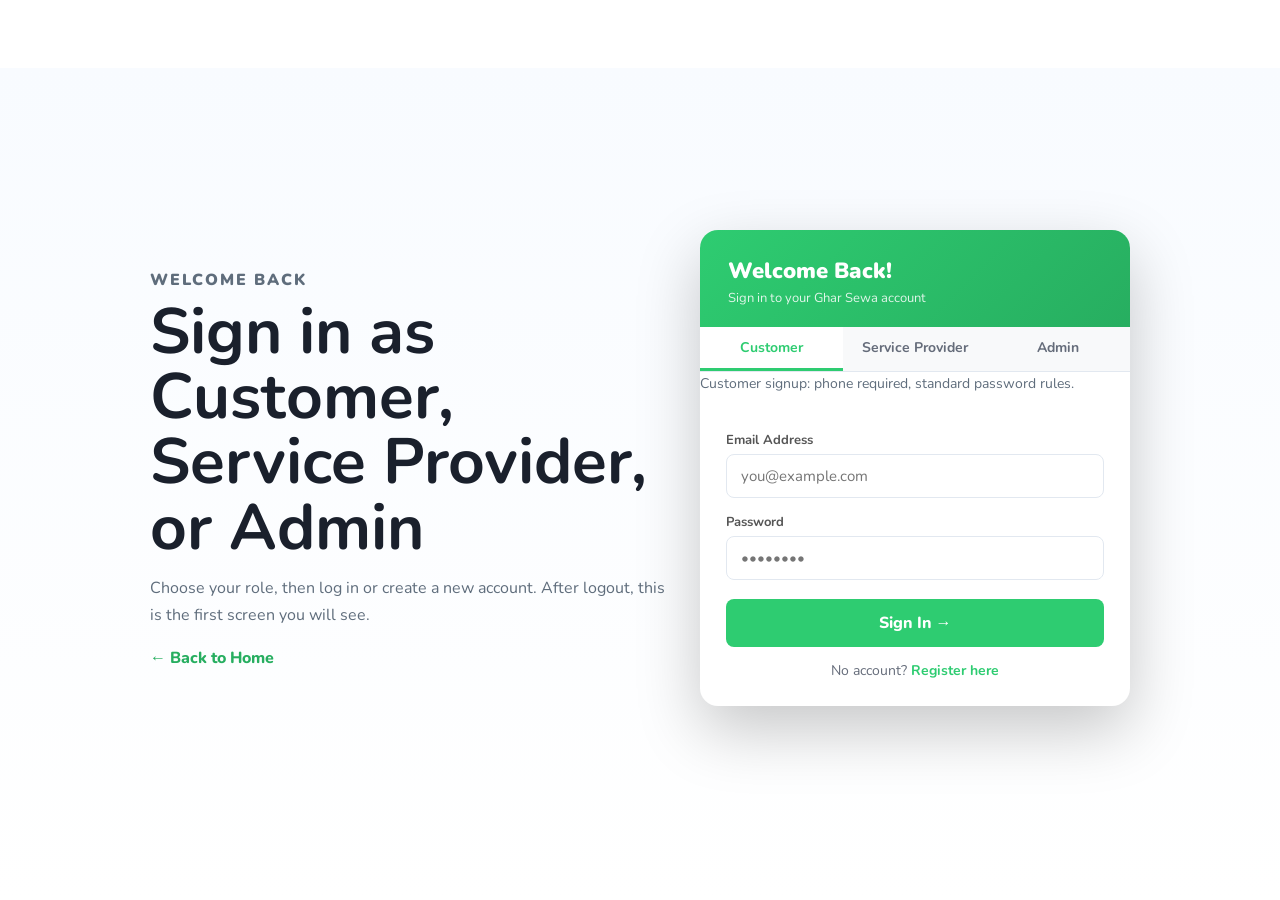
==== Frontend/index.html @ f80d8e15 "Initial commit: Set up Ghar Sewa with phone number validation" ====
<!DOCTYPE html>
<html lang="en">

<head>
  <meta charset="UTF-8" />
  <meta name="viewport" content="width=device-width, initial-scale=1.0" />
  <title>Ghar Sewa - Get Your Own HandyMan</title>
  <link href="https://fonts.googleapis.com/css2?family=Nunito:wght@400;500;600;700;800;900&display=swap"
    rel="stylesheet" />
  <link rel="stylesheet" href="style.css" />
  <script src="script.js?v=20260522-v15" defer></script>
</head>
<body>
  <nav id="mainNav">
    <a class="logo" href="index.html">
      <svg class="logo-icon" viewBox="0 0 36 36" fill="none">
        <path d="M18 3L3 14v19h9V23h12v10h9V14L18 3z" fill="#2ECC71" opacity="0.18" />
        <path d="M18 3L3 14v19h9V23h12v10h9V14L18 3z" fill="none" stroke="#2ECC71" stroke-width="2.2"
          stroke-linejoin="round" />
        <path d="M14 33V24h8v9" fill="none" stroke="#2ECC71" stroke-width="2" />
        <circle cx="26" cy="9" r="4" fill="#2ECC71" />
      </svg>
      <span class="logo-text">GHAR <span>SEWA</span></span>
    </a>
    <ul class="nav-links">
      <li><a href="index.html" class="active">Home</a></li>
      <li><a href="search.html">Services</a></li>
      <li><a href="features.html">Workspace</a></li>
      <li><a href="notifications.html">Notifications</a></li>
      <li><a href="messages.html">Messages</a></li>
      <li><a href="reviews.html">Reviews</a></li>
      <li><a href="profile.html">Profile</a></li>
    </ul>
    <div class="nav-right">
      <button class="bell-btn" onclick="location.href='notifications.html'">!</button>
      <a class="avatar" href="profile.html" title="Profile">U</a>
    </div>
  </nav>

  <section class="hero" id="home">
    <div class="blob-tr"></div>
    <div class="blob-bl"></div>

    <div class="hero-content">
      <p class="hero-sub">Get your own</p>
      <h1 class="hero-title">Handy Man</h1>
      <p class="hero-desc">Your comfort is our job and responsibility. Find trusted local workers, request service,
        chat, and track updates from one simple web application.</p>
      <div class="hero-actions">
        <a class="btn-get" href="search.html" data-role-allow="customer,provider,admin">Get Now!</a>
        <a class="text-link" href="features.html">Open Workspace</a>
      </div>
    </div>

    <div class="hero-illus">
      <svg viewBox="0 0 620 400" fill="none" xmlns="http://www.w3.org/2000/svg">
        <rect x="40" y="30" width="540" height="320" rx="20" fill="white" opacity="0.62" />
        <rect x="40" y="270" width="540" height="80" fill="#C9DFF5" opacity="0.4" />
        <rect x="80" y="210" width="100" height="120" rx="10" fill="#E3EEF9" stroke="#B8D4EC" stroke-width="2" />
        <circle cx="130" cy="260" r="32" fill="white" stroke="#9ABFDA" stroke-width="3" />
        <circle cx="130" cy="260" r="20" fill="#D6E8FA" />
        <rect x="200" y="240" width="165" height="90" rx="8" fill="#B8D4EC" />
        <rect x="214" y="225" width="136" height="20" rx="6" fill="#8AAFC8" />
        <rect x="110" y="222" width="54" height="72" rx="12" fill="#4A90D9" />
        <circle cx="137" cy="208" r="20" fill="#FDBCB4" />
        <path d="M118 202 Q137 188 156 202" fill="#3D2B1F" />
        <rect x="82" y="244" width="38" height="13" rx="7" fill="#4A90D9" />
        <rect x="54" y="243" width="31" height="7" rx="4" fill="#888" />
        <rect x="265" y="198" width="52" height="88" rx="12" fill="#E8834A" />
        <circle cx="291" cy="184" r="20" fill="#FDBCB4" />
        <ellipse cx="291" cy="171" rx="24" ry="10" fill="#F5A623" />
        <rect x="323" y="132" width="16" height="145" rx="8" fill="#9ABFDA" />
        <rect x="426" y="198" width="50" height="70" rx="12" fill="#F5A623" />
        <circle cx="451" cy="185" r="20" fill="#FDBCB4" />
        <path d="M432 178 Q451 160 470 178 L470 197 Q451 205 432 197Z" fill="#8B5A2B" />
        <rect x="474" y="210" width="31" height="13" rx="7" fill="#F5A623" />
        <rect x="499" y="198" width="18" height="31" rx="4" fill="#1A202C" />
        <rect x="382" y="296" width="64" height="34" rx="8" fill="#E67E22" />
        <rect x="382" y="286" width="64" height="15" rx="5" fill="#D35400" />
        <ellipse cx="310" cy="337" rx="260" ry="8" fill="rgba(0,0,0,0.06)" />
      </svg>
    </div>
  </section>



  <section class="showcase">
    <div class="showcase-inner">
      <div class="showcase-header">
        <p class="section-eyebrow">Why choose Ghar Sewa</p>
        <h2>Trusted local help — fast and simple</h2>
        <p class="section-copy">Verified professionals, transparent pricing, and an easy booking flow to get your work
          done without the hassle.</p>
      </div>

      <div class="showcase-grid">
        <div class="feature-card">
          <div class="fc-icon">👷</div>
          <h3>Verified Pros</h3>
          <p>Background-checked service providers with real reviews and reliable availability.</p>
        </div>

        <div class="feature-card">
          <div class="fc-icon">⚡</div>
          <h3>Easy Booking</h3>
          <p>Request a service in a few taps, chat with the provider, and schedule the time that suits you.</p>
        </div>

        <div class="feature-card">
          <div class="fc-icon">🔒</div>
          <h3>Secure & Clear</h3>
          <p>Transparent pricing, secure workflows, and support when you need it.</p>
        </div>
      </div>

      <div class="showcase-cta">
        <a class="btn-get" href="search.html">Find a Provider</a>
        <a class="text-link" href="features.html">Explore Workspace</a>
      </div>
    </div>
  </section>

  <footer>
    <div class="footer-grid">
      <div class="footer-brand fcol">
        <span class="logo-text" style="font-size:19px">GHAR <span>SEWA</span></span>
        <p>Nepal's trusted platform connecting skilled home service workers with households across the country.</p>
      </div>
    </div>
    <div class="footer-bottom">
      <span>Copyright 2026 Ghar Sewa.</span>
      <span>5th Semester Web Development Project</span>
    </div>
  </footer>
</body>

</html>
---- Frontend/style.css ----
*, *::before, *::after { margin:0; padding:0; box-sizing:border-box; }

:root {
  --green:      #2ECC71;
  --green-dk:   #27AE60;
  --green-lt:   #E8F8F0;
  --blue-bg:    #EAF2FB;
  --blue-blob:  #D6E8FA;
  --orange:     #F39C12;
  --white:      #FFFFFF;
  --gray-lt:    #F4F6F9;
  --gray-bd:    #E2E8F0;
  --gray-text:  #656c7a;
  --dark:       #1A202C;
  --nav-h:      68px;
}

html { scroll-behavior: smooth; }
body { font-family: 'Nunito', sans-serif; background: var(--white); color: var(--dark); overflow-x: hidden; }

#search-page,
section[id] {
  scroll-margin-top: calc(var(--nav-h) + 18px);
}

/* ===== NAV ===== */
nav {
  position: fixed; top:0; left:0; right:0; z-index:100;
  height: var(--nav-h);
  background: rgba(255,255,255,0.96);
  backdrop-filter: blur(12px);
  display: flex; align-items: center; justify-content: space-between;
  padding: 0 60px;
  border-bottom: 1px solid var(--gray-bd);
}

.logo {
  display: flex; align-items: center; gap: 8px;
  text-decoration: none;
}
.logo-icon { width: 36px; height: 36px; }
.logo-text { font-size: 18px; font-weight: 900; letter-spacing: -0.3px; }
.logo-text span { color: var(--green); }

.nav-links {
  display: flex; gap: 36px; list-style: none;
}
.nav-links a {
  text-decoration: none; font-size: 15px; font-weight: 600;
  color: var(--gray-text); transition: color 0.2s;
}
.nav-links a:hover, .nav-links a.active { color: var(--dark); }

.nav-right { display: flex; align-items: center; gap: 12px; }
.bell-btn {
  width: 36px; height: 36px; border-radius: 50%;
  border: none; background: var(--gray-lt);
  display: flex; align-items: center; justify-content: center;
  cursor: pointer; font-size: 16px;
}
.bell-btn:hover { background: var(--gray-bd); }
.logout-btn {
  border: 1px solid var(--gray-bd);
  background: #fff;
  color: var(--dark);
  border-radius: 999px;
  padding: 8px 14px;
  font-family: 'Nunito', sans-serif;
  font-size: 13px;
  font-weight: 800;
  cursor: pointer;
  display: none;
}
.logout-btn:hover {
  border-color: var(--green);
  color: var(--green-dk);
}
.login-btn {
  border: 1px solid var(--green);
  background: var(--green);
  color: #fff;
  border-radius: 999px;
  padding: 8px 14px;
  font-family: 'Nunito', sans-serif;
  font-size: 13px;
  font-weight: 800;
  cursor: pointer;
  display: inline-flex;
  align-items: center;
  text-decoration: none;
}
.login-btn:hover {
  background: var(--green-dk);
  border-color: var(--green-dk);
}
.avatar {
  width: 36px; height: 36px; border-radius: 50%;
  background: linear-gradient(135deg, #6366f1, #8b5cf6);
  display: flex; align-items: center; justify-content: center;
  color: white; font-size: 16px; cursor: pointer;
  border: 2px solid white; box-shadow: 0 2px 8px rgba(99,102,241,0.35);
}

/* ===== HERO ===== */
.hero {
  margin-top: var(--nav-h);
  min-height: calc(100vh - var(--nav-h));
  background: var(--blue-bg);
  position: relative; overflow: hidden;
  display: flex; align-items: center;
  padding: 0 60px;
}

/* Large organic blob top-right */
.blob-tr {
  position: absolute; top: -80px; right: -120px;
  width: 65%; height: 120%;
  background: var(--blue-blob);
  border-radius: 60% 40% 55% 45% / 45% 55% 40% 60%;
  z-index: 0;
}
/* Small blob bottom-left */
.blob-bl {
  position: absolute; bottom: -60px; left: -60px;
  width: 30%; height: 50%;
  background: rgba(255,255,255,0.45);
  border-radius: 50% 50% 40% 60%;
  z-index: 0;
}

.hero-content {
  position: relative; z-index: 2; max-width: 460px;
}
.hero-sub { font-size: 22px; font-weight: 600; color: var(--gray-text); margin-bottom: 2px; }
.hero-title {
  font-size: clamp(52px, 7vw, 78px);
  font-weight: 900; color: var(--green); line-height: 1.02;
  margin-bottom: 12px;
}
.hero-desc { font-size: 16px; color: var(--gray-text); margin-bottom: 34px; }

.btn-get {
  display: inline-flex; align-items: center; gap: 8px;
  background: var(--green); color: white;
  padding: 14px 38px; border-radius: 9px;
  font-size: 16px; font-weight: 800;
  border: none; cursor: pointer; text-decoration: none;
  box-shadow: 0 6px 20px rgba(46,204,113,0.38);
  transition: all 0.25s;
}
.btn-get:hover { background: var(--green-dk); transform: translateY(-2px); }

.app-page {
  margin-top: var(--nav-h);
  min-height: calc(100vh - var(--nav-h));
  background: linear-gradient(180deg, #f8fbff 0%, #ffffff 100%);
  padding: 28px 60px 60px;
}

.features-page .section-header {
  max-width: 980px;
}

.features-grid {
  display: grid;
  grid-template-columns: repeat(2, minmax(0, 1fr));
  gap: 18px;
}

.feature-panel {
  display: grid;
  gap: 12px;
}

.feature-form-grid {
  display: grid;
  gap: 10px;
}

.feature-form-grid.two-col {
  grid-template-columns: 1fr 1fr;
}

.wide-feature-panel {
  grid-column: 1 / -1;
}

.messages-composer {
  display: grid;
  grid-template-columns: 1fr auto;
  gap: 10px;
  margin-top: 8px;
}

.app-page .section-header {
  margin-bottom: 18px;
}

.page-card {
  border: 1px solid #dfe8f2;
  border-radius: 18px;
  background: #fff;
  box-shadow: 0 12px 28px rgba(26, 32, 44, 0.06);
  padding: 18px;
}

.page-stack {
  display: grid;
  gap: 18px;
}

.page-note {
  color: #5f6d7c;
  font-size: 14px;
  line-height: 1.7;
  margin-bottom: 6px;
}

.role-feature-list {
  margin: 10px 0 0 18px;
  color: #334155;
  line-height: 1.7;
  font-size: 14px;
}

.role-feature-list li {
  margin-bottom: 6px;
}

/* Illustration */
.hero-illus {
  position: absolute; right: 0; top: 50%; transform: translateY(-50%);
  width: 58%; max-width: 700px; z-index: 2;
  padding: 40px 40px 40px 20px;
  display: flex; align-items: center; justify-content: center;
}
.hero-illus svg { width: 100%; height: auto; }

/* ===== SHOWCASE / FEATURES (Minimalist) ===== */
.showcase { padding: 40px 60px; background: #ffffff; }
.showcase-inner { max-width: 1100px; margin: 0 auto; }
.showcase-header { text-align: left; max-width: 780px; margin-bottom: 18px; }
.showcase-header .section-eyebrow { color: var(--green); font-weight: 700; margin-bottom: 6px; letter-spacing: .06em; }
.showcase-header h2 { font-size: 28px; margin-bottom: 6px; color: var(--dark); font-weight:800; }
.showcase-header .section-copy { color: var(--gray-text); font-size: 14px; margin-bottom: 8px; }

.showcase-grid { display: grid; grid-template-columns: repeat(3, 1fr); gap: 14px; margin-top: 8px; }
.feature-card { background: transparent; border: 1px solid #eee; border-radius: 10px; padding: 18px; box-shadow: none; transition: border-color .18s, transform .16s; }
.feature-card:hover { border-color: var(--green); transform: translateY(-4px); }
.fc-icon { width: 48px; height: 48px; border-radius: 50%; background: transparent; border: 1px solid #f0f2f4; display: flex; align-items: center; justify-content: center; font-size: 20px; color: var(--green); margin-bottom: 10px; }
.feature-card h3 { margin: 0 0 6px 0; font-size: 16px; color: var(--dark); font-weight:700; }
.feature-card p { color: var(--gray-text); font-size: 13px; line-height: 1.6; margin: 0; }

.showcase-cta { margin-top: 18px; display: flex; gap: 12px; align-items: center; }

@media (max-width: 900px) {
  .showcase-grid { grid-template-columns: 1fr; }
  .showcase { padding: 24px 18px; }
  .showcase-header h2 { font-size: 22px; }
}

/* ===== SEARCH PAGE ===== */
#search-page { background: var(--white); }

.search-bar-section {
  background: var(--white);
  border-bottom: 1px solid var(--gray-bd);
  padding: 0 60px;
}

.search-nav {
  height: var(--nav-h);
  display: flex; align-items: center; justify-content: space-between;
}

.search-bar-wrap {
  display: flex; gap: 12px; padding: 14px 0;
}
.search-input-box {
  flex: 1; display: flex; align-items: center; gap: 10px;
  border: 1.5px solid var(--gray-bd);
  border-radius: 10px; padding: 12px 18px; background: var(--white);
  transition: border-color 0.2s; box-shadow: 0 1px 4px rgba(0,0,0,0.05);
}
.search-input-box:focus-within { border-color: var(--green); }
.search-input-box input {
  flex: 1; border: none; outline: none;
  font-family: 'Nunito', sans-serif; font-size: 15px; color: var(--dark);
}
.search-input-box input::placeholder { color: #bbb; }
.search-icon-btn {
  font-size: 18px; cursor: pointer; color: var(--gray-text);
  transition: color 0.2s; background: none; border: none;
}
.search-icon-btn:hover { color: var(--green); }

.location-btn {
  display: flex; align-items: center; gap: 10px;
  background: var(--orange); color: white;
  border: none; cursor: pointer;
  padding: 12px 22px; border-radius: 10px;
  font-family: 'Nunito', sans-serif; font-size: 14px; font-weight: 700;
  transition: background 0.2s; white-space: nowrap;
}
.location-btn:hover { background: #e67e22; }

/* ===== MAIN LAYOUT ===== */
.main-content {
  display: flex; padding: 0 60px 60px;
}

/* Sidebar */
.sidebar {
  width: 210px; flex-shrink: 0;
  padding: 24px 16px 24px 0;
  border-right: 1px solid var(--gray-bd);
}
.sidebar-title { font-size: 15px; font-weight: 800; margin-bottom: 22px; }

.filter-group { margin-bottom: 26px; }
.filter-heading {
  display: flex; align-items: center; justify-content: space-between;
  font-size: 14px; font-weight: 800; margin-bottom: 12px;
  cursor: pointer; color: var(--dark);
}
.filter-heading .arrow { font-size: 13px; color: var(--green); font-weight: 900; }

.filter-list { list-style: none; }
.filter-list li {
  padding: 5px 6px; font-size: 14px; font-weight: 600;
  color: var(--gray-text); cursor: pointer;
  border-radius: 6px; display: flex; align-items: center; gap: 8px;
  transition: all 0.15s;
}
.filter-list li:hover { color: var(--green); background: var(--green-lt); }
.filter-list li.active { color: var(--green); background: var(--green-lt); }
.filter-dot {
  width: 6px; height: 6px; border-radius: 50%;
  background: var(--gray-bd); flex-shrink: 0;
}
.filter-list li.active .filter-dot { background: var(--green); }

/* Results */
.results-area { flex: 1; padding: 24px 0 0 28px; }
.results-heading { font-size: 17px; font-weight: 800; margin-bottom: 20px; }

.providers-grid {
  display: grid;
  grid-template-columns: repeat(auto-fill, minmax(175px, 1fr));
  gap: 18px;
}

.provider-card {
  background: var(--white);
  border: 1.5px solid var(--gray-bd);
  border-radius: 14px; overflow: hidden;
  cursor: pointer; transition: all 0.25s;
}
.provider-card:hover {
  border-color: var(--green);
  transform: translateY(-3px);
  box-shadow: 0 8px 24px rgba(46,204,113,0.14);
}

.pcard-img {
  width: 100%; height: 155px;
  background: var(--blue-bg);
  display: flex; align-items: center; justify-content: center;
  font-size: 62px; position: relative;
}
/* Placeholder colored gradient for each card */
.pcard-img.c1 { background: linear-gradient(135deg,#d6eaf8,#aed6f1); }
.pcard-img.c2 { background: linear-gradient(135deg,#d5f5e3,#abebc6); }
.pcard-img.c3 { background: linear-gradient(135deg,#fef9e7,#fdebd0); }
.pcard-img.c4 { background: linear-gradient(135deg,#fdedec,#f5b7b1); }
.pcard-img.c5 { background: linear-gradient(135deg,#f5eef8,#d7bde2); }
.pcard-img.c6 { background: linear-gradient(135deg,#e8f8f5,#a2d9ce); }

.pcard-body { padding: 12px 13px 14px; }
.pcard-name { font-size: 14px; font-weight: 800; margin-bottom: 5px; }

.badge {
  display: inline-block; padding: 3px 9px;
  border-radius: 4px; font-size: 11px; font-weight: 700;
  margin-bottom: 7px;
}
.b-plumber    { background: #EBF5FB; color: #1a7bb8; }
.b-electrician{ background: #FEF9E7; color: #b7770d; }
.b-health     { background: #E9F7EF; color: #1e8449; }
.b-painter    { background: #FDEDEC; color: #c0392b; }
.b-technician { background: #F4ECF7; color: #7d3c98; }
.b-cleaner    { background: #E8F8F5; color: #1a5276; }
.b-cook       { background: #FEF5E7; color: #b9770e; }

.pcard-rating {
  display: flex; align-items: center; gap: 5px;
  margin-bottom: 5px;
}
.stars-row { color: #F39C12; font-size: 12px; letter-spacing: -1px; }
.rev-count  { font-size: 12px; color: #aaa; font-weight: 600; }

.pcard-dist {
  display: flex; align-items: center; gap: 5px;
  font-size: 13px; color: var(--green); font-weight: 700;
}
.green-dot { width: 7px; height: 7px; border-radius: 50%; background: var(--green); }

/* ===== FOOTER ===== */
footer {
  background: #1A202C; color: rgba(255,255,255,0.6);
  padding: 48px 60px 24px;
}
.footer-grid {
  display: grid; grid-template-columns: 1.4fr 1fr 1fr 1fr; gap: 40px;
  margin-bottom: 40px;
}
.footer-brand p { font-size: 14px; margin-top: 10px; line-height: 1.7; }
.fcol h4 { color: white; font-size: 13px; font-weight: 800; letter-spacing: .04em; text-transform: uppercase; margin-bottom: 14px; }
.fcol ul { list-style: none; }
.fcol li { padding: 4px 0; }
.fcol a { color: rgba(255,255,255,0.5); text-decoration: none; font-size: 14px; transition: color .2s; }
.fcol a:hover { color: var(--green); }
.footer-bottom {
  border-top: 1px solid rgba(255,255,255,0.08);
  padding-top: 20px;
  display: flex; justify-content: space-between; font-size: 13px; flex-wrap: wrap; gap: 8px;
}

/* ===== AUTH MODAL ===== */
.overlay {
  display: none; position: fixed; inset:0; z-index: 999;
  background: rgba(0,0,0,0.45); backdrop-filter: blur(5px);
  align-items: center; justify-content: center;
}
.overlay.show { display: flex; }

.modal {
  background: white; border-radius: 18px;
  width: 430px; max-width: 95vw;
  overflow: hidden; box-shadow: 0 24px 64px rgba(0,0,0,0.22);
  animation: mPop .3s ease;
  position: relative;
}
@keyframes mPop {
  from { opacity:0; transform: scale(0.9) translateY(14px); }
  to   { opacity:1; transform: scale(1) translateY(0); }
}

.m-head {
  background: linear-gradient(135deg, var(--green), var(--green-dk));
  padding: 26px 28px 20px; color: white;
}
.m-head h2 { font-size: 22px; font-weight: 900; margin-bottom: 3px; }
.m-head p  { font-size: 13px; opacity: .85; }
.m-close {
  position: absolute; top: 14px; right: 16px;
  background: rgba(255,255,255,0.2); border: none;
  width: 30px; height: 30px; border-radius: 50%;
  color: white; font-size: 15px; cursor: pointer;
  display: flex; align-items: center; justify-content: center;
}

.m-tabs { display: flex; background: #f8f9fa; border-bottom: 1px solid var(--gray-bd); }
.mtab {
  flex: 1; padding: 11px; text-align: center;
  font-size: 14px; font-weight: 700; cursor: pointer;
  border: none; background: transparent;
  color: var(--gray-text); border-bottom: 3px solid transparent;
  transition: all .2s; font-family: 'Nunito', sans-serif;
}
.mtab.active { color: var(--green); border-bottom-color: var(--green); background: white; }

.m-body { padding: 22px 26px 26px; }
.fg { margin-bottom: 15px; }
.fg label { display: block; font-size: 13px; font-weight: 700; margin-bottom: 5px; color: #555; }
.fc {
  width: 100%; padding: 11px 14px;
  border: 1.5px solid var(--gray-bd); border-radius: 8px;
  font-family: 'Nunito', sans-serif; font-size: 15px;
  outline: none; transition: border-color .2s; color: var(--dark);
}
.fc:focus { border-color: var(--green); }
.fg-row { display: grid; grid-template-columns: 1fr 1fr; gap: 12px; }
.sbtn {
  width: 100%; padding: 13px; background: var(--green);
  color: white; border: none; border-radius: 8px;
  font-family: 'Nunito', sans-serif; font-size: 16px; font-weight: 800;
  cursor: pointer; margin-top: 4px; transition: background .2s, transform .2s;
}
.sbtn:hover { background: var(--green-dk); transform: translateY(-1px); }
.alt { text-align: center; margin-top: 14px; font-size: 14px; color: var(--gray-text); }
.alt a { color: var(--green); font-weight: 700; cursor: pointer; }

/* Provider detail modal */
.pd-img {
  width: 100%; height: 190px;
  background: var(--blue-bg);
  display: flex; align-items: center; justify-content: center;
  font-size: 80px;
}
.pd-body { padding: 22px 26px 26px; }
.pd-name { font-size: 22px; font-weight: 900; margin-bottom: 6px; }
.pd-rating { display: flex; align-items: center; gap: 8px; margin-bottom: 10px; }
.pd-chips { display: flex; gap: 10px; margin-bottom: 14px; flex-wrap: wrap; }
.chip { background: var(--gray-lt); border-radius: 20px; padding: 5px 14px; font-size: 13px; font-weight: 600; }
.pd-desc { font-size: 14px; color: var(--gray-text); line-height: 1.7; margin-bottom: 18px; }
.request-status {
  min-height: 22px;
  margin-top: 10px;
  font-size: 13px;
  font-weight: 800;
  color: #64748b;
}
.request-status.loading { color: #2c6fbb; }
.request-status.success { color: var(--green-dk); }
.request-status.error { color: #c0392b; }
.request-detail-panel {
  border: 1px solid #dfe8f2;
  border-radius: 10px;
  background: #ffffff;
  padding: 12px;
  margin-bottom: 12px;
}
.request-detail-head {
  display: flex;
  align-items: center;
  justify-content: space-between;
  gap: 10px;
  margin-bottom: 8px;
  color: var(--dark);
  font-size: 14px;
}
.request-detail-status {
  border-radius: 999px;
  background: #eaf7ef;
  color: var(--green-dk);
  font-size: 12px;
  font-weight: 900;
  padding: 3px 9px;
  text-transform: capitalize;
}
.request-status-card {
  border: 1px solid #dfe8f2;
  border-radius: 10px;
  background: #f8fbff;
  padding: 10px 12px;
  font-size: 13px;
  color: #526172;
}
.request-status-card strong {
  display: block;
  color: var(--dark);
  margin-bottom: 3px;
}
.request-status-card span {
  display: block;
  font-weight: 800;
  margin-top: 2px;
}
.request-action-row {
  display: flex;
  flex-wrap: wrap;
  gap: 8px;
  margin-top: 4px;
}
.billing-form {
  display: grid;
  grid-template-columns: 120px minmax(140px, 1fr) auto;
  gap: 8px;
  margin-top: 10px;
}
.billing-input {
  border: 1px solid #d7e1ec;
  border-radius: 8px;
  padding: 9px 10px;
  font-family: 'Nunito', sans-serif;
  font-weight: 700;
  min-width: 0;
}
.reject-action {
  background: #c0392b;
}
.reject-action:hover {
  background: #a93226;
}

/* Mobile */
@media (max-width: 768px) {
  nav, .search-bar-section, .main-content, footer { padding-left: 18px; padding-right: 18px; }
  .hero { padding: 28px 18px 60px; min-height: auto; }
  .blob-tr, .hero-illus { display: none; }
  .main-content { flex-direction: column; }
  .sidebar { width: 100%; border-right: none; border-bottom: 1px solid var(--gray-bd); }
  .results-area { padding-left: 0; }
  .nav-links { display: none; }
  .footer-grid { grid-template-columns: 1fr 1fr; }
  .billing-form { grid-template-columns: 1fr; }
}
.hero-desc { font-size: 16px; color: var(--gray-text); margin-bottom: 34px; }

.btn-get {
  display: inline-flex; align-items: center; gap: 8px;
  background: var(--green); color: white;
  padding: 14px 38px; border-radius: 9px;
  font-size: 16px; font-weight: 800;
  border: none; cursor: pointer; text-decoration: none;
  box-shadow: 0 6px 20px rgba(46,204,113,0.38);
  transition: all 0.25s;
}
.btn-get:hover { background: var(--green-dk); transform: translateY(-2px); }

/* Illustration */
.hero-illus {
  position: absolute; right: 0; top: 50%; transform: translateY(-50%);
  width: 58%; max-width: 700px; z-index: 2;
  padding: 40px 40px 40px 20px;
  display: flex; align-items: center; justify-content: center;
}
.hero-illus svg { width: 100%; height: auto; }

/* ===== SEARCH PAGE ===== */
#search-page { background: var(--white); }

.search-bar-section {
  background: var(--white);
  border-bottom: 1px solid var(--gray-bd);
  padding: 0 60px;
}

.search-nav {
  height: var(--nav-h);
  display: flex; align-items: center; justify-content: space-between;
}

.search-bar-wrap {
  display: flex; gap: 12px; padding: 14px 0;
}
.search-input-box {
  flex: 1; display: flex; align-items: center; gap: 10px;
  border: 1.5px solid var(--gray-bd);
  border-radius: 10px; padding: 12px 18px; background: var(--white);
  transition: border-color 0.2s; box-shadow: 0 1px 4px rgba(0,0,0,0.05);
}
.search-input-box:focus-within { border-color: var(--green); }
.search-input-box input {
  flex: 1; border: none; outline: none;
  font-family: 'Nunito', sans-serif; font-size: 15px; color: var(--dark);
}
.search-input-box input::placeholder { color: #bbb; }
.search-icon-btn {
  font-size: 18px; cursor: pointer; color: var(--gray-text);
  transition: color 0.2s; background: none; border: none;
}
.search-icon-btn:hover { color: var(--green); }

.location-btn {
  display: flex; align-items: center; gap: 10px;
  background: var(--orange); color: white;
  border: none; cursor: pointer;
  padding: 12px 22px; border-radius: 10px;
  font-family: 'Nunito', sans-serif; font-size: 14px; font-weight: 700;
  transition: background 0.2s; white-space: nowrap;
}
.location-btn:hover { background: #e67e22; }

/* ===== MAIN LAYOUT ===== */
.main-content {
  display: flex; padding: 0 60px 60px;
}

/* Sidebar */
.sidebar {
  width: 210px; flex-shrink: 0;
  padding: 24px 16px 24px 0;
  border-right: 1px solid var(--gray-bd);
}
.sidebar-title { font-size: 15px; font-weight: 800; margin-bottom: 22px; }

.filter-group { margin-bottom: 26px; }
.filter-heading {
  display: flex; align-items: center; justify-content: space-between;
  font-size: 14px; font-weight: 800; margin-bottom: 12px;
  cursor: pointer; color: var(--dark);
}
.filter-heading .arrow { font-size: 13px; color: var(--green); font-weight: 900; }

.filter-list { list-style: none; }
.filter-list li {
  padding: 5px 6px; font-size: 14px; font-weight: 600;
  color: var(--gray-text); cursor: pointer;
  border-radius: 6px; display: flex; align-items: center; gap: 8px;
  transition: all 0.15s;
}
.filter-list li:hover { color: var(--green); background: var(--green-lt); }
.filter-list li.active { color: var(--green); background: var(--green-lt); }
.filter-dot {
  width: 6px; height: 6px; border-radius: 50%;
  background: var(--gray-bd); flex-shrink: 0;
}
.filter-list li.active .filter-dot { background: var(--green); }

/* Results */
.results-area { flex: 1; padding: 24px 0 0 28px; }
.results-heading { font-size: 17px; font-weight: 800; margin-bottom: 20px; }

.providers-grid {
  display: grid;
  grid-template-columns: repeat(auto-fill, minmax(175px, 1fr));
  gap: 18px;
}

.provider-card {
  background: var(--white);
  border: 1.5px solid var(--gray-bd);
  border-radius: 14px; overflow: hidden;
  cursor: pointer; transition: all 0.25s;
}
.provider-card:hover {
  border-color: var(--green);
  transform: translateY(-3px);
  box-shadow: 0 8px 24px rgba(46,204,113,0.14);
}

.pcard-img {
  width: 100%; height: 155px;
  background: var(--blue-bg);
  display: flex; align-items: center; justify-content: center;
  font-size: 62px; position: relative;
}
/* Placeholder colored gradient for each card */
.pcard-img.c1 { background: linear-gradient(135deg,#d6eaf8,#aed6f1); }
.pcard-img.c2 { background: linear-gradient(135deg,#d5f5e3,#abebc6); }
.pcard-img.c3 { background: linear-gradient(135deg,#fef9e7,#fdebd0); }
.pcard-img.c4 { background: linear-gradient(135deg,#fdedec,#f5b7b1); }
.pcard-img.c5 { background: linear-gradient(135deg,#f5eef8,#d7bde2); }
.pcard-img.c6 { background: linear-gradient(135deg,#e8f8f5,#a2d9ce); }

.pcard-body { padding: 12px 13px 14px; }
.pcard-name { font-size: 14px; font-weight: 800; margin-bottom: 5px; }

.badge {
  display: inline-block; padding: 3px 9px;
  border-radius: 4px; font-size: 11px; font-weight: 700;
  margin-bottom: 7px;
}
.b-plumber    { background: #EBF5FB; color: #1a7bb8; }
.b-electrician{ background: #FEF9E7; color: #b7770d; }
.b-health     { background: #E9F7EF; color: #1e8449; }
.b-painter    { background: #FDEDEC; color: #c0392b; }
.b-technician { background: #F4ECF7; color: #7d3c98; }
.b-cleaner    { background: #E8F8F5; color: #1a5276; }
.b-cook       { background: #FEF5E7; color: #b9770e; }

.pcard-rating {
  display: flex; align-items: center; gap: 5px;
  margin-bottom: 5px;
}
.stars-row { color: #F39C12; font-size: 12px; letter-spacing: -1px; }
.rev-count  { font-size: 12px; color: #aaa; font-weight: 600; }

.pcard-dist {
  display: flex; align-items: center; gap: 5px;
  font-size: 13px; color: var(--green); font-weight: 700;
}
.green-dot { width: 7px; height: 7px; border-radius: 50%; background: var(--green); }

/* ===== FOOTER ===== */
footer {
  background: #1A202C; color: rgba(255,255,255,0.6);
  padding: 48px 60px 24px;
}
.footer-grid {
  display: grid; grid-template-columns: 1.4fr 1fr 1fr 1fr; gap: 40px;
  margin-bottom: 40px;
}
.footer-brand p { font-size: 14px; margin-top: 10px; line-height: 1.7; }
.fcol h4 { color: white; font-size: 13px; font-weight: 800; letter-spacing: .04em; text-transform: uppercase; margin-bottom: 14px; }
.fcol ul { list-style: none; }
.fcol li { padding: 4px 0; }
.fcol a { color: rgba(255,255,255,0.5); text-decoration: none; font-size: 14px; transition: color .2s; }
.fcol a:hover { color: var(--green); }
.footer-bottom {
  border-top: 1px solid rgba(255,255,255,0.08);
  padding-top: 20px;
  display: flex; justify-content: space-between; font-size: 13px; flex-wrap: wrap; gap: 8px;
}

/* ===== AUTH MODAL ===== */
.overlay {
  display: none; position: fixed; inset:0; z-index: 999;
  background: rgba(0,0,0,0.45); backdrop-filter: blur(5px);
  align-items: center; justify-content: center;
}
.overlay.show { display: flex; }

.modal {
  background: white; border-radius: 18px;
  width: 430px; max-width: 95vw;
  overflow: hidden; box-shadow: 0 24px 64px rgba(0,0,0,0.22);
  animation: mPop .3s ease;
  position: relative;
}
@keyframes mPop {
  from { opacity:0; transform: scale(0.9) translateY(14px); }
  to   { opacity:1; transform: scale(1) translateY(0); }
}

.m-head {
  background: linear-gradient(135deg, var(--green), var(--green-dk));
  padding: 26px 28px 20px; color: white;
}
.m-head h2 { font-size: 22px; font-weight: 900; margin-bottom: 3px; }
.m-head p  { font-size: 13px; opacity: .85; }
.m-close {
  position: absolute; top: 14px; right: 16px;
  background: rgba(255,255,255,0.2); border: none;
  width: 30px; height: 30px; border-radius: 50%;
  color: white; font-size: 15px; cursor: pointer;
  display: flex; align-items: center; justify-content: center;
}

.m-tabs { display: flex; background: #f8f9fa; border-bottom: 1px solid var(--gray-bd); }
.mtab {
  flex: 1; padding: 11px; text-align: center;
  font-size: 14px; font-weight: 700; cursor: pointer;
  border: none; background: transparent;
  color: var(--gray-text); border-bottom: 3px solid transparent;
  transition: all .2s; font-family: 'Nunito', sans-serif;
}
.mtab.active { color: var(--green); border-bottom-color: var(--green); background: white; }

.m-body { padding: 22px 26px 26px; }
.fg { margin-bottom: 15px; }
.fg label { display: block; font-size: 13px; font-weight: 700; margin-bottom: 5px; color: #555; }
.fc {
  width: 100%; padding: 11px 14px;
  border: 1.5px solid var(--gray-bd); border-radius: 8px;
  font-family: 'Nunito', sans-serif; font-size: 15px;
  outline: none; transition: border-color .2s; color: var(--dark);
}
.fc:focus { border-color: var(--green); }
.fg-row { display: grid; grid-template-columns: 1fr 1fr; gap: 12px; }
.sbtn {
  width: 100%; padding: 13px; background: var(--green);
  color: white; border: none; border-radius: 8px;
  font-family: 'Nunito', sans-serif; font-size: 16px; font-weight: 800;
  cursor: pointer; margin-top: 4px; transition: background .2s, transform .2s;
}
.sbtn:hover { background: var(--green-dk); transform: translateY(-1px); }
.alt { text-align: center; margin-top: 14px; font-size: 14px; color: var(--gray-text); }
.alt a { color: var(--green); font-weight: 700; cursor: pointer; }

/* Provider detail modal */
.pd-img {
  width: 100%; height: 190px;
  background: var(--blue-bg);
  display: flex; align-items: center; justify-content: center;
  font-size: 80px;
}
.pd-body { padding: 22px 26px 26px; }
.pd-name { font-size: 22px; font-weight: 900; margin-bottom: 6px; }
.pd-rating { display: flex; align-items: center; gap: 8px; margin-bottom: 10px; }
.pd-chips { display: flex; gap: 10px; margin-bottom: 14px; flex-wrap: wrap; }
.chip { background: var(--gray-lt); border-radius: 20px; padding: 5px 14px; font-size: 13px; font-weight: 600; }
.pd-desc { font-size: 14px; color: var(--gray-text); line-height: 1.7; margin-bottom: 18px; }

/* Mobile */
@media (max-width: 768px) {
  nav, .search-bar-section, .main-content, footer { padding-left: 18px; padding-right: 18px; }
  .hero { padding: 28px 18px 60px; min-height: auto; }
  .blob-tr, .hero-illus { display: none; }
  .main-content { flex-direction: column; }
  .sidebar { width: 100%; border-right: none; border-bottom: 1px solid var(--gray-bd); }
  .results-area { padding-left: 0; }
  .nav-links { display: none; }
  .footer-grid { grid-template-columns: 1fr 1fr; }
}


/* NAV */
nav {
  display:flex;
  justify-content:space-between;
  align-items:center;
  padding:15px 60px;
  background:#fff;
  border-bottom:1px solid #eee;
}

.logo-text {
  font-weight:900;
}

.logo-text span {
  color:#2ECC71;
}

.nav-links {
  list-style:none;
  display:flex;
  gap:30px;
}

.nav-links a {
  text-decoration:none;
  color:#666;
  font-weight:600;
}

.nav-links a.active {
  color:#000;
}

.bell-btn, .avatar {
  cursor:pointer;
}

/* HERO */
.hero {
  padding:120px 60px;
  background:#EAF2FB;
}

.hero-title {
  font-size:60px;
  font-weight:900;
  color:#2ECC71;
}

.btn-get {
  display:inline-block;
  margin-top:20px;
  padding:12px 30px;
  background:#2ECC71;
  color:#fff;
  text-decoration:none;
  border-radius:8px;
}

/* SEARCH */
.search-bar-section {
  padding:20px 60px;
  border-bottom:1px solid #eee;
}

.search-bar-wrap {
  display:flex;
  gap:10px;
}

.search-input-box {
  flex:1;
  display:flex;
  border:1px solid #ddd;
  border-radius:8px;
  padding:8px 12px;
}

.search-input-box input {
  flex:1;
  border:none;
  outline:none;
}

.location-btn {
  background:#F39C12;
  color:#fff;
  border:none;
  padding:10px 20px;
  border-radius:8px;
}

/* LAYOUT */
.main-content {
  display:flex;
  padding:40px 60px;
}

.sidebar {
  width:200px;
}

.filter-list {
  list-style:none;
}

.filter-list li {
  padding:6px 0;
  cursor:pointer;
}

.filter-list li.active {
  color:#2ECC71;
  font-weight:700;
}

.results-area {
  flex:1;
  padding-left:40px;
}

.providers-grid {
  display:grid;
  grid-template-columns:repeat(auto-fill,minmax(180px,1fr));
  gap:20px;
}

.provider-card {
  border:1px solid #ddd;
  border-radius:10px;
  padding:15px;
  cursor:pointer;
  transition:.2s;
}

.provider-card:hover {
  border-color:#2ECC71;
}

.pcard-img {
  font-size:40px;
  text-align:center;
}

.badge {
  display:inline-block;
  margin:5px 0;
  font-size:12px;
  background:#eee;
  padding:3px 8px;
  border-radius:5px;
}

footer {
  padding:20px;
  text-align:center;
  background:#1A202C;
  color:#fff;
}
/* Auth Error Message */
.auth-error {
  background: #FEE; border: 1px solid #C33;
  color: #C33; padding: 10px 14px;
  border-radius: 6px; margin-bottom: 14px;
  font-size: 13px; font-weight: 600;
}

body.auth-locked > *:not(#authOverlay) {
  display: none !important;
}

body.auth-locked {
  overflow: hidden;
}

.feature-hub {
  padding: 34px 60px 10px;
  background: linear-gradient(180deg, #f8fbff 0%, #ffffff 100%);
  display: grid;
  grid-template-columns: repeat(2, minmax(0, 1fr));
  gap: 18px;
}

.feature-card {
  border: 1px solid #dfe8f2;
  border-radius: 14px;
  background: #fff;
  padding: 18px;
  box-shadow: 0 10px 24px rgba(26, 32, 44, 0.05);
}

.feature-card h3 {
  font-size: 20px;
  margin-bottom: 6px;
}

.feature-card h4 {
  margin-top: 16px;
  margin-bottom: 10px;
  font-size: 16px;
}

.feature-card.compact {
  min-height: 160px;
}

.feature-card.compact p {
  color: #5f6d7c;
  font-size: 14px;
  line-height: 1.65;
}

.feature-card.wide-card {
  grid-column: 1 / -1;
}

.feature-card.screen-card {
  min-height: 260px;
  padding: 16px;
  background: linear-gradient(180deg, #ffffff 0%, #fbfdff 100%);
}

.screen-topbar {
  display: flex;
  justify-content: space-between;
  align-items: center;
  font-size: 14px;
  font-weight: 800;
  color: var(--dark);
  margin-bottom: 12px;
}

.screen-chip {
  background: var(--green-lt);
  color: var(--green-dk);
  border-radius: 999px;
  padding: 4px 10px;
  font-size: 11px;
  font-weight: 900;
  letter-spacing: 0.03em;
}

.screen-chip.warn {
  background: #fff0d5;
  color: #b9770e;
}

.screen-searchbox {
  border: 1px solid #cfd9e6;
  border-radius: 8px;
  padding: 10px 12px;
  color: #8b97a8;
  font-size: 14px;
  margin-bottom: 12px;
}

.screen-layout {
  display: grid;
  grid-template-columns: 130px 1fr;
  gap: 12px;
}

.screen-sidebar {
  border: 1px solid #e4ebf4;
  border-radius: 10px;
  padding: 10px;
  background: #fff;
}

.screen-sidebar-title,
.profile-panel-title {
  font-size: 13px;
  font-weight: 900;
  color: #4c5a6b;
  margin-bottom: 8px;
}

.screen-sidebar-group {
  display: grid;
  gap: 5px;
}

.screen-sidebar-label {
  font-size: 12px;
  font-weight: 800;
  color: var(--dark);
  margin-top: 2px;
}

.screen-line {
  font-size: 11px;
  color: #7f8b9b;
  line-height: 1.35;
}

.screen-line.active {
  color: var(--green-dk);
  font-weight: 800;
}

.screen-grid-preview {
  display: grid;
  grid-template-columns: repeat(2, minmax(0, 1fr));
  gap: 10px;
}

.screen-card-mini {
  height: 108px;
  border-radius: 10px;
  background: linear-gradient(135deg, #dbeefe, #eef6ff);
  border: 1px solid #dce6f2;
}

.screen-card-mini:nth-child(2n) {
  background: linear-gradient(135deg, #dcf5e5, #f2fbf5);
}

.notification-item {
  border: 1px solid #e4ebf4;
  border-radius: 10px;
  padding: 10px 12px;
  background: #fff;
  margin-bottom: 10px;
}

.notification-item.highlight {
  background: linear-gradient(180deg, #f6f8fb 0%, #ffffff 100%);
}

.notification-item.faded {
  background: linear-gradient(180deg, #eef5ff 0%, #f8fbff 100%);
}

.notification-item strong {
  display: block;
  font-size: 13px;
  margin-bottom: 3px;
}

.notification-item span {
  float: right;
  font-size: 11px;
  color: #8b97a8;
}

.notification-item p {
  margin: 6px 0 0;
  font-size: 12px;
  color: #617081;
  line-height: 1.45;
}

.clickable-notification {
  cursor: pointer;
  transition: border-color 0.2s, box-shadow 0.2s, transform 0.2s;
}

.clickable-notification:hover {
  border-color: var(--green);
  box-shadow: 0 8px 20px rgba(46,204,113,0.12);
  transform: translateY(-1px);
}

.messages-layout {
  display: grid;
  grid-template-columns: 110px 1fr;
  gap: 10px;
}

.messages-list {
  border: 1px solid #e4ebf4;
  border-radius: 10px;
  overflow: hidden;
  background: #fff;
}

.messages-user {
  padding: 10px;
  font-size: 12px;
  border-bottom: 1px solid #eef2f7;
  color: #4c5a6b;
}

.messages-user.active {
  background: #f0f7ff;
  color: var(--green-dk);
  font-weight: 800;
}

.messages-thread {
  min-height: 172px;
  border: 1px solid #e4ebf4;
  border-radius: 10px;
  padding: 12px;
  background: #fff;
  display: grid;
  align-content: start;
  gap: 10px;
}

.bubble {
  max-width: 80%;
  padding: 8px 10px;
  border-radius: 8px;
  font-size: 12px;
  line-height: 1.4;
}

.bubble.sent {
  justify-self: end;
  background: #3d7fff;
  color: #fff;
}

.bubble.received {
  background: var(--green);
  color: #fff;
}

.bubble.small {
  max-width: 44px;
  text-align: center;
}

.review-item {
  display: grid;
  grid-template-columns: 42px 1fr;
  gap: 10px;
  align-items: start;
  margin-bottom: 12px;
}

.review-avatar {
  width: 42px;
  height: 42px;
  border-radius: 50%;
  background: linear-gradient(135deg, #d7e8fb, #fff);
  border: 1px solid #d9e4ef;
  display: flex;
  align-items: center;
  justify-content: center;
  font-weight: 900;
  color: #526172;
}

.review-body {
  background: #fff;
  border: 1px solid #e4ebf4;
  border-radius: 10px;
  padding: 10px;
}

.review-body strong {
  display: block;
  font-size: 13px;
  margin-bottom: 4px;
}

.screen-stars {
  color: #f39c12;
  font-size: 13px;
  margin-bottom: 4px;
  letter-spacing: -1px;
}

.review-body p {
  margin: 0;
  font-size: 12px;
  line-height: 1.45;
  color: #5f6d7c;
}

.profile-layout {
  display: grid;
  grid-template-columns: 140px 1fr;
  gap: 12px;
}

.profile-menu {
  border: 1px solid #e4ebf4;
  border-radius: 10px;
  overflow: hidden;
  background: #fff;
}

.profile-menu-item {
  padding: 9px 10px;
  font-size: 12px;
  border-bottom: 1px solid #eef2f7;
  color: #4c5a6b;
}

.profile-menu-item.active {
  background: #15b05a;
  color: #fff;
  font-weight: 800;
}

.profile-panel {
  border: 1px solid #e4ebf4;
  border-radius: 10px;
  padding: 12px;
  background: #fff;
}

.profile-columns {
  display: grid;
  grid-template-columns: repeat(3, minmax(0, 1fr));
  gap: 12px;
}

.profile-columns h4 {
  margin-bottom: 4px;
  font-size: 13px;
}

.profile-columns p {
  margin: 0;
  font-size: 12px;
  line-height: 1.45;
  color: #5f6d7c;
}

.auth-page {
  display: flex;
  align-items: center;
  justify-content: center;
}

.auth-shell {
  width: min(980px, 100%);
  display: grid;
  grid-template-columns: 1fr 430px;
  gap: 24px;
  align-items: center;
}

.auth-copy h1 {
  font-size: clamp(42px, 5vw, 64px);
  line-height: 1.02;
  margin-bottom: 14px;
  color: var(--dark);
}

.auth-copy p {
  color: #5f6d7c;
  font-size: 16px;
  line-height: 1.7;
  max-width: 560px;
}

.auth-card {
  width: 100%;
  max-width: 430px;
  margin: 0 auto;
}

.auth-back {
  display: inline-flex;
  margin-top: 18px;
  color: var(--green-dk);
  font-weight: 800;
  text-decoration: none;
}

.section-header {
  margin-bottom: 8px;
}

.section-header.full-span {
  grid-column: 1 / -1;
}

.section-eyebrow {
  font-size: 12px;
  font-weight: 900;
  letter-spacing: 0.12em;
  text-transform: uppercase;
  color: var(--green-dk);
  margin-bottom: 6px;
}

.section-header h2 {
  font-size: clamp(26px, 3vw, 40px);
  line-height: 1.08;
  margin-bottom: 8px;
}

.section-copy {
  max-width: 860px;
  color: #5f6d7c;
  font-size: 15px;
  line-height: 1.7;
}

.feature-bullets {
  list-style: none;
  margin-top: 12px;
  display: grid;
  gap: 8px;
}

.feature-bullets li {
  position: relative;
  padding-left: 18px;
  color: #546170;
  font-size: 14px;
  line-height: 1.55;
}

.feature-bullets li::before {
  content: '•';
  position: absolute;
  left: 0;
  top: 0;
  color: var(--green);
  font-weight: 900;
}

.module-hub,
.info-band,
.about-band {
  padding: 44px 60px 16px;
}

.module-hub {
  background: linear-gradient(180deg, #ffffff 0%, #f7fbff 100%);
}

.module-grid {
  display: grid;
  grid-template-columns: repeat(3, minmax(0, 1fr));
  gap: 18px;
  margin-top: 18px;
}

.module-card {
  background: #fff;
  border: 1px solid #dfe8f2;
  border-radius: 16px;
  padding: 20px;
  box-shadow: 0 12px 28px rgba(26, 32, 44, 0.05);
}

.module-card h3 {
  margin: 12px 0 6px;
  font-size: 20px;
}

.module-badge {
  display: inline-flex;
  align-items: center;
  padding: 6px 11px;
  border-radius: 999px;
  font-size: 12px;
  font-weight: 900;
  letter-spacing: 0.04em;
  text-transform: uppercase;
  background: var(--green-lt);
  color: var(--green-dk);
}

.admin-card .module-badge {
  background: #eaf2fb;
  color: #2c5f8a;
}

.customer-card .module-badge {
  background: #fff4e8;
  color: #b96b00;
}

.provider-card .module-badge {
  background: #eefaf1;
  color: #2f8d57;
}

.info-band,
.about-band {
  background: #fff;
}

.info-pills {
  display: flex;
  gap: 10px;
  flex-wrap: wrap;
  margin-top: 18px;
}

.info-pill {
  padding: 10px 14px;
  border-radius: 999px;
  background: var(--gray-lt);
  color: var(--dark);
  font-size: 14px;
  font-weight: 700;
  border: 1px solid var(--gray-bd);
}

.feature-card p {
  font-size: 14px;
  color: #5f6d7c;
  margin-bottom: 12px;
}

.feature-grid {
  display: grid;
  gap: 10px;
}
  .module-hub, .info-band, .about-band { padding: 24px 18px 8px; }
  .module-grid { grid-template-columns: 1fr; }
  .section-header.full-span { grid-column: auto; }

.feature-grid.two-col {
  grid-template-columns: 1fr 1fr;
}

.feature-input {
  width: 100%;
  border: 1px solid #d7e2ef;
  border-radius: 8px;
  padding: 10px;
  font-family: 'Nunito', sans-serif;
  font-size: 14px;
}

textarea.feature-input {
  min-height: 72px;
  resize: vertical;
  margin-bottom: 8px;
}

.feature-actions {
  display: flex;
  gap: 10px;
  margin-top: 10px;
}

.alt-btn {
  background: #1f7ae0;
}

.feature-output {
  margin-top: 12px;
  padding: 10px;
  background: #f5f9ff;
  border: 1px dashed #bfd2ec;
  border-radius: 8px;
  min-height: 70px;
  white-space: pre-wrap;
  word-break: break-word;
}

@media (max-width: 768px) {
  .feature-hub {
    grid-template-columns: 1fr;
    padding: 18px;
  }

  .feature-card.wide-card {
    grid-column: auto;
  }

  .feature-grid.two-col {
    grid-template-columns: 1fr;
  }

  .app-page {
    padding-left: 18px;
    padding-right: 18px;
  }

  .screen-layout,
  .messages-layout,
  .profile-layout,
  .profile-columns,
  .features-grid {
    grid-template-columns: 1fr;
  }

  .screen-grid-preview {
    grid-template-columns: 1fr 1fr;
  }

  .feature-form-grid.two-col,
  .messages-composer {
    grid-template-columns: 1fr;
  }


  .wide-feature-panel {
    grid-column: auto;
  }

  .auth-shell {
    grid-template-columns: 1fr;
  }
}

/* ===== MESSAGING PAGE ===== */
.msg-container { display: grid; grid-template-columns: 280px 1fr; min-height: 520px; overflow: hidden; padding: 0; }
.msg-sidebar { border-right: 1px solid var(--gray-bd); display: flex; flex-direction: column; }
.msg-sidebar-header { display: flex; justify-content: space-between; align-items: center; padding: 16px; border-bottom: 1px solid var(--gray-bd); }
.msg-sidebar-header h4 { margin: 0; font-size: 15px; }
.msg-new-btn { width: 32px; height: 32px; border-radius: 50%; border: none; background: var(--green); color: white; font-size: 18px; cursor: pointer; display: flex; align-items: center; justify-content: center; transition: all 0.2s; }
.msg-new-btn:hover { background: var(--green-dk); transform: scale(1.1); }
.msg-contacts-list { flex: 1; overflow-y: auto; }
.msg-contact { display: flex; align-items: center; gap: 10px; padding: 12px 14px; cursor: pointer; border-bottom: 1px solid #f0f3f7; transition: background 0.15s; }
.msg-contact:hover { background: #f8fbff; }
.msg-contact.active { background: var(--green-lt); border-left: 3px solid var(--green); }
.msg-contact-avatar { width: 38px; height: 38px; border-radius: 50%; background: linear-gradient(135deg, #6366f1, #8b5cf6); color: white; display: flex; align-items: center; justify-content: center; font-weight: 900; font-size: 15px; flex-shrink: 0; }
.msg-contact-info { flex: 1; min-width: 0; }
.msg-contact-name { font-size: 13px; font-weight: 700; display: flex; align-items: center; gap: 6px; }
.msg-contact-preview { font-size: 12px; color: #8b97a8; white-space: nowrap; overflow: hidden; text-overflow: ellipsis; }
.msg-contact-time { font-size: 11px; color: #aab4c0; flex-shrink: 0; }
.msg-unread { background: var(--green); color: white; border-radius: 999px; padding: 1px 6px; font-size: 10px; font-weight: 900; }
.msg-empty-state { text-align: center; padding: 40px 20px; color: #aab4c0; }
.msg-empty-hint { font-size: 13px; color: #bbb; margin-top: 4px; }

.msg-chat-area { display: flex; flex-direction: column; }
.msg-chat-header { padding: 14px 18px; border-bottom: 1px solid var(--gray-bd); display: flex; align-items: center; gap: 10px; }
.msg-partner-name { font-weight: 800; font-size: 15px; }
.msg-partner-role { font-size: 12px; color: var(--green-dk); background: var(--green-lt); padding: 2px 8px; border-radius: 999px; font-weight: 700; }
.msg-thread { flex: 1; padding: 18px; overflow-y: auto; display: flex; flex-direction: column; gap: 8px; background: linear-gradient(180deg, #f8fbff 0%, #fff 100%); min-height: 300px; max-height: 420px; }
.msg-welcome-state { display: flex; flex-direction: column; align-items: center; justify-content: center; flex: 1; color: #aab4c0; text-align: center; }
.msg-welcome-icon { font-size: 48px; margin-bottom: 10px; }
.msg-welcome-state h3 { color: #5f6d7c; font-size: 18px; margin-bottom: 4px; }

.bubble { max-width: 72%; padding: 10px 14px; border-radius: 14px; font-size: 14px; line-height: 1.5; animation: bubbleIn 0.2s ease; }
.bubble.sent { align-self: flex-end; background: linear-gradient(135deg, #2ECC71, #27AE60); color: white; border-bottom-right-radius: 4px; }
.bubble.received { align-self: flex-start; background: #fff; border: 1px solid #e4ebf4; color: var(--dark); border-bottom-left-radius: 4px; }
.bubble-text { word-break: break-word; }
.bubble-time { font-size: 10px; opacity: 0.7; margin-top: 4px; text-align: right; }
@keyframes bubbleIn { from { opacity: 0; transform: translateY(8px); } to { opacity: 1; transform: translateY(0); } }

.msg-composer { display: flex; gap: 10px; padding: 14px 18px; border-top: 1px solid var(--gray-bd); background: #fff; }
.msg-input { flex: 1; border: 1.5px solid var(--gray-bd); border-radius: 10px; padding: 10px 16px; font-family: 'Nunito', sans-serif; font-size: 14px; outline: none; transition: border-color 0.2s; }
.msg-input:focus { border-color: var(--green); }
.msg-send-btn { background: var(--green); color: white; border: none; border-radius: 10px; padding: 10px 20px; font-family: 'Nunito', sans-serif; font-weight: 800; font-size: 14px; cursor: pointer; display: flex; align-items: center; gap: 6px; transition: all 0.2s; }
.msg-send-btn:hover { background: var(--green-dk); transform: translateY(-1px); }
.send-icon { font-size: 16px; }

.provider-pick-list { max-height: 300px; overflow-y: auto; }
.provider-pick { display: flex; align-items: center; gap: 12px; padding: 10px 12px; cursor: pointer; border-radius: 8px; transition: background 0.15s; }
.provider-pick:hover { background: var(--green-lt); }

/* ===== REVIEWS PAGE ===== */
.star-rating-input { display: flex; align-items: center; gap: 4px; }
.star-btn { font-size: 28px; cursor: pointer; color: #ddd; transition: color 0.15s, transform 0.15s; user-select: none; }
.star-btn:hover { transform: scale(1.2); }
.star-btn.active { color: #F39C12; }
.star-rating-label { margin-left: 10px; font-size: 14px; font-weight: 700; color: var(--gray-text); }

.review-form { display: grid; gap: 8px; }
.reviews-feed { display: grid; gap: 12px; }
.review-card-item { border: 1px solid #e4ebf4; border-radius: 12px; padding: 16px; background: #fff; transition: box-shadow 0.2s; }
.review-card-item:hover { box-shadow: 0 4px 16px rgba(0,0,0,0.06); }
.review-card-top { display: flex; align-items: center; gap: 12px; margin-bottom: 8px; }
.review-card-avatar { width: 40px; height: 40px; border-radius: 50%; background: linear-gradient(135deg, #d7e8fb, #eef6ff); border: 1px solid #d9e4ef; display: flex; align-items: center; justify-content: center; font-weight: 900; color: #526172; font-size: 16px; flex-shrink: 0; }
.review-card-date { margin-left: auto; font-size: 12px; color: #aab4c0; }
.review-card-text { font-size: 14px; color: #5f6d7c; line-height: 1.6; margin: 0; }

/* ===== PROFILE PAGE ===== */
.profile-info-card { padding: 24px; }
.profile-header-row { display: flex; align-items: center; gap: 18px; margin-bottom: 20px; padding-bottom: 18px; border-bottom: 1px solid #eef2f7; }
.profile-avatar-big { width: 64px; height: 64px; border-radius: 50%; background: linear-gradient(135deg, #6366f1, #8b5cf6); color: white; display: flex; align-items: center; justify-content: center; font-size: 26px; font-weight: 900; box-shadow: 0 4px 16px rgba(99,102,241,0.3); flex-shrink: 0; }
.profile-header-info h3 { font-size: 20px; font-weight: 900; margin-bottom: 2px; }
.profile-meta { font-size: 14px; color: var(--gray-text); margin-bottom: 6px; }
.profile-role-badge { display: inline-block; padding: 3px 12px; border-radius: 999px; font-size: 12px; font-weight: 800; }
.role-customer { background: #fff4e8; color: #b96b00; }
.role-provider { background: #eefaf1; color: #2f8d57; }
.role-admin { background: #eaf2fb; color: #2c5f8a; }

.profile-info-grid { display: grid; grid-template-columns: repeat(auto-fill, minmax(200px, 1fr)); gap: 14px; }
.profile-info-item { background: #f8fbff; border-radius: 10px; padding: 12px 14px; }
.profile-info-item label { display: block; font-size: 12px; font-weight: 700; color: #8b97a8; margin-bottom: 4px; }
.profile-info-item span { font-size: 14px; font-weight: 700; color: var(--dark); }

.profile-form-grid { display: grid; gap: 12px; }
.profile-btn-row { display: flex; gap: 10px; margin-top: 12px; }
.profile-status { margin-top: 8px; font-size: 14px; font-weight: 700; color: var(--green-dk); min-height: 22px; }
.profile-status.loading { color: #2c6fbb; }
.profile-status.success { color: var(--green-dk); }
.profile-status.error { color: #c0392b; }
.card-section-title { font-size: 18px; font-weight: 900; margin-bottom: 10px; }

.dashboard-grid { display: grid; grid-template-columns: repeat(auto-fill, minmax(220px, 1fr)); gap: 14px; margin-top: 12px; }
.dash-item { background: linear-gradient(180deg, #f8fbff 0%, #fff 100%); border: 1px solid #e4ebf4; border-radius: 12px; padding: 18px; transition: all 0.2s; }
.dash-item:hover { border-color: var(--green); transform: translateY(-2px); box-shadow: 0 6px 20px rgba(46,204,113,0.12); }
.dash-icon { font-size: 28px; margin-bottom: 8px; }
.dash-item h4 { font-size: 15px; font-weight: 800; margin-bottom: 4px; }
.dash-item p { font-size: 13px; color: #5f6d7c; line-height: 1.5; margin-bottom: 8px; }
.dash-link { font-size: 13px; font-weight: 800; color: var(--green); text-decoration: none; }
.dash-link:hover { color: var(--green-dk); }

/* Provider detail actions */
.pd-actions { display: flex; gap: 8px; flex-wrap: wrap; }
.pd-actions .sbtn { flex: 1; min-width: 140px; font-size: 13px; padding: 11px; }
.review-btn { background: #F39C12 !important; }
.review-btn:hover { background: #e67e22 !important; }

.page-stack { display: grid; gap: 18px; }

/* ===== ROLE-BASED HOME / WORKSPACE REFRESH ===== */
.home-app {
  margin-top: var(--nav-h);
  background: #f7fafc;
}

.app-hero {
  min-height: 520px;
  display: grid;
  grid-template-columns: minmax(0, 1.25fr) minmax(320px, 0.75fr);
  gap: 28px;
  align-items: center;
  padding: 64px 60px 44px;
  background:
    radial-gradient(circle at 82% 18%, rgba(46, 204, 113, 0.16), transparent 30%),
    linear-gradient(135deg, #eef7ff 0%, #ffffff 52%, #f0fbf5 100%);
}

.app-hero-copy h1 {
  font-size: clamp(42px, 6vw, 72px);
  line-height: 1.02;
  max-width: 780px;
  margin-bottom: 18px;
}

.app-hero-copy p {
  color: #526172;
  font-size: 17px;
  line-height: 1.7;
  max-width: 680px;
}

.hero-actions {
  display: flex;
  align-items: center;
  flex-wrap: wrap;
  gap: 12px;
  margin-top: 26px;
}

.btn-get.secondary {
  background: #1f7ae0;
  box-shadow: 0 6px 20px rgba(31, 122, 224, 0.22);
}

.text-link {
  color: var(--dark);
  font-weight: 900;
  text-decoration: none;
  padding: 12px 6px;
}

.text-link:hover {
  color: var(--green-dk);
}

.app-hero-panel {
  background: rgba(255,255,255,0.86);
  border: 1px solid #dce7f2;
  border-radius: 18px;
  padding: 22px;
  box-shadow: 0 18px 45px rgba(26, 32, 44, 0.10);
}

.metric-row {
  display: flex;
  justify-content: space-between;
  align-items: center;
  gap: 12px;
  padding: 14px 0;
  border-bottom: 1px solid #e8eef5;
  color: #5f6d7c;
  font-weight: 800;
}

.metric-row strong {
  color: var(--dark);
  font-size: 18px;
  text-align: right;
}

.mini-flow {
  display: grid;
  gap: 10px;
  margin-top: 18px;
}

.mini-flow span {
  padding: 11px 13px;
  border-radius: 10px;
  background: #f5f9ff;
  border: 1px solid #e1ebf6;
  font-weight: 900;
  color: #334155;
}

.role-board,
.workflow-band {
  padding: 46px 60px;
}

.role-grid {
  display: grid;
  grid-template-columns: repeat(3, minmax(0, 1fr));
  gap: 18px;
  margin-top: 18px;
}

.role-card {
  background: #fff;
  border: 1px solid #dfe8f2;
  border-radius: 16px;
  padding: 22px;
  box-shadow: 0 12px 28px rgba(26, 32, 44, 0.05);
}

.role-card h3 {
  margin: 12px 0 4px;
  font-size: 21px;
}

.customer-role-card {
  border-top: 4px solid #f39c12;
}

.provider-role-card {
  border-top: 4px solid #2ecc71;
}

.admin-role-card {
  border-top: 4px solid #1f7ae0;
}

.workflow-band {
  display: grid;
  grid-template-columns: repeat(3, minmax(0, 1fr));
  gap: 16px;
  background: #fff;
  border-top: 1px solid #e8eef5;
}

.workflow-step {
  border-left: 3px solid var(--green);
  padding: 4px 0 4px 16px;
}

.workflow-step span {
  color: var(--green-dk);
  font-weight: 900;
  font-size: 13px;
}

.workflow-step h3 {
  font-size: 18px;
  margin: 4px 0;
}

.workflow-step p {
  color: #5f6d7c;
  line-height: 1.6;
  font-size: 14px;
}

.workspace-layout {
  display: grid;
  grid-template-columns: repeat(2, minmax(0, 1fr));
  gap: 18px;
}

.role-summary-card,
#adminTools {
  grid-column: 1 / -1;
}

.quick-actions {
  display: flex;
  flex-wrap: wrap;
  gap: 10px;
  margin-top: 14px;
}

.quick-actions .sbtn {
  text-decoration: none;
  text-align: center;
}

.muted-btn {
  background: #64748b;
}

.admin-tools-grid {
  display: grid;
  grid-template-columns: repeat(3, minmax(0, 1fr));
  gap: 16px;
}

.admin-list {
  display: grid;
  gap: 10px;
}

.admin-row {
  display: flex;
  justify-content: space-between;
  align-items: center;
  gap: 12px;
  border: 1px solid #e4ebf4;
  border-radius: 10px;
  padding: 12px;
  background: #fbfdff;
}

.admin-row p {
  margin-top: 3px;
  color: #6b7786;
  font-size: 12px;
}

.admin-row-actions {
  display: flex;
  align-items: center;
  gap: 8px;
  flex-shrink: 0;
}

.admin-status {
  display: inline-flex;
  padding: 4px 8px;
  border-radius: 999px;
  font-size: 11px;
  font-weight: 900;
}

.admin-status.approved {
  background: #e8f8f0;
  color: #24874d;
}

.admin-status.pending {
  background: #fff4e8;
  color: #a75f00;
}

.mini-action {
  border: 0;
  background: var(--green);
  color: #fff;
  border-radius: 8px;
  padding: 7px 10px;
  cursor: pointer;
  font-family: 'Nunito', sans-serif;
  font-weight: 900;
  font-size: 12px;
}

.mini-action:hover {
  background: var(--green-dk);
}

.empty-note {
  color: #8b97a8;
  border: 1px dashed #d7e2ef;
  border-radius: 10px;
  padding: 12px;
  font-size: 13px;
}

@media (max-width: 768px) {
  .msg-container { grid-template-columns: 1fr; }
  .msg-sidebar { border-right: none; border-bottom: 1px solid var(--gray-bd); max-height: 200px; }
  .profile-header-row { flex-direction: column; text-align: center; }
  .profile-info-grid { grid-template-columns: 1fr 1fr; }
  .dashboard-grid { grid-template-columns: 1fr; }
  .pd-actions { flex-direction: column; }
  .app-hero,
  .role-grid,
  .workflow-band,
  .workspace-layout,
  .admin-tools-grid {
    grid-template-columns: 1fr;
  }
  .app-hero,
  .role-board,
  .workflow-band {
    padding-left: 18px;
    padding-right: 18px;
  }
  .app-hero {
    min-height: auto;
  }
  .role-summary-card,
  #adminTools {
    grid-column: auto;
  }
  .admin-row {
    align-items: flex-start;
    flex-direction: column;
  }
}
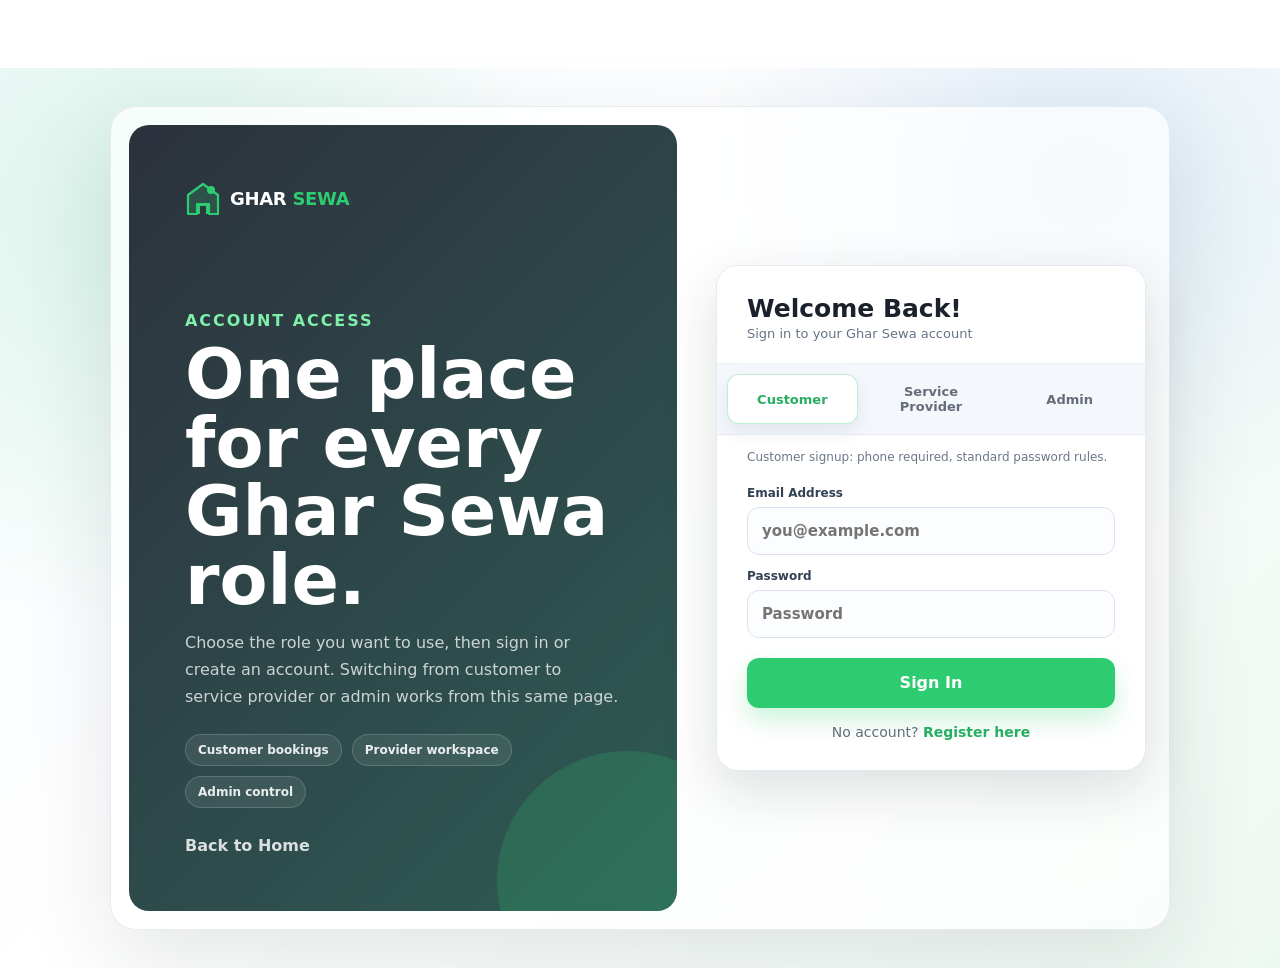
==== commit 385fc592: "Update Ghar Sewa frontend and backend" ====
--- a/Frontend/index.html
+++ b/Frontend/index.html
@@ -5,10 +5,8 @@
   <meta charset="UTF-8" />
   <meta name="viewport" content="width=device-width, initial-scale=1.0" />
   <title>Ghar Sewa - Get Your Own HandyMan</title>
-  <link href="https://fonts.googleapis.com/css2?family=Nunito:wght@400;500;600;700;800;900&display=swap"
-    rel="stylesheet" />
-  <link rel="stylesheet" href="style.css" />
-  <script src="script.js?v=20260522-v15" defer></script>
+  <link rel="stylesheet" href="style.css?v=20260528-ui4" />
+  <script src="script.js?v=20260528-v17" defer></script>
 </head>
 <body>
   <nav id="mainNav">
@@ -26,13 +24,13 @@
       <li><a href="index.html" class="active">Home</a></li>
       <li><a href="search.html">Services</a></li>
       <li><a href="features.html">Workspace</a></li>
-      <li><a href="notifications.html">Notifications</a></li>
+      <li><a href="notifications.html">Notifications</a></li> 
       <li><a href="messages.html">Messages</a></li>
       <li><a href="reviews.html">Reviews</a></li>
       <li><a href="profile.html">Profile</a></li>
     </ul>
     <div class="nav-right">
-      <button class="bell-btn" onclick="location.href='notifications.html'">!</button>
+      <button class="bell-btn" onclick="location.href='notifications.html'" aria-label="Notifications"><span class="bell-icon" aria-hidden="true"></span><span class="notification-dot" aria-hidden="true"></span></button>
       <a class="avatar" href="profile.html" title="Profile">U</a>
     </div>
   </nav>
@@ -133,5 +131,4 @@
     </div>
   </footer>
 </body>
-
-</html>+</html>
--- a/Frontend/style.css
+++ b/Frontend/style.css
@@ -13,10 +13,11 @@
   --gray-text:  #656c7a;
   --dark:       #1A202C;
   --nav-h:      68px;
+  --font-main:  system-ui, -apple-system, "Segoe UI", Arial, sans-serif;
 }
 
 html { scroll-behavior: smooth; }
-body { font-family: 'Nunito', sans-serif; background: var(--white); color: var(--dark); overflow-x: hidden; }
+body { font-family: var(--font-main); background: var(--white); color: var(--dark); overflow-x: hidden; }
 
 #search-page,
 section[id] {
@@ -53,19 +54,73 @@
 
 .nav-right { display: flex; align-items: center; gap: 12px; }
 .bell-btn {
-  width: 36px; height: 36px; border-radius: 50%;
-  border: none; background: var(--gray-lt);
-  display: flex; align-items: center; justify-content: center;
-  cursor: pointer; font-size: 16px;
-}
-.bell-btn:hover { background: var(--gray-bd); }
+  position: relative;
+  width: 40px;
+  height: 40px;
+  border-radius: 50%;
+  border: 1px solid #e5edf6;
+  background: #ffffff;
+  display: flex;
+  align-items: center;
+  justify-content: center;
+  cursor: pointer;
+  box-shadow: 0 8px 20px rgba(26, 32, 44, 0.06);
+  transition: transform .18s, border-color .18s, box-shadow .18s, background .18s;
+}
+.bell-btn:hover {
+  border-color: rgba(46, 204, 113, 0.42);
+  background: #f7fff9;
+  box-shadow: 0 10px 24px rgba(46, 204, 113, 0.14);
+  transform: translateY(-1px);
+}
+.bell-icon {
+  position: relative;
+  width: 16px;
+  height: 18px;
+  border: 2px solid #334155;
+  border-bottom: 0;
+  border-radius: 10px 10px 4px 4px;
+}
+.bell-icon::before {
+  content: "";
+  position: absolute;
+  left: 50%;
+  top: -5px;
+  width: 6px;
+  height: 5px;
+  border: 2px solid #334155;
+  border-bottom: 0;
+  border-radius: 6px 6px 0 0;
+  transform: translateX(-50%);
+}
+.bell-icon::after {
+  content: "";
+  position: absolute;
+  left: 50%;
+  bottom: -6px;
+  width: 6px;
+  height: 6px;
+  border-radius: 50%;
+  background: #334155;
+  transform: translateX(-50%);
+}
+.notification-dot {
+  position: absolute;
+  top: 8px;
+  right: 9px;
+  width: 8px;
+  height: 8px;
+  border-radius: 50%;
+  background: var(--orange);
+  border: 2px solid #ffffff;
+}
 .logout-btn {
   border: 1px solid var(--gray-bd);
   background: #fff;
   color: var(--dark);
   border-radius: 999px;
   padding: 8px 14px;
-  font-family: 'Nunito', sans-serif;
+  font-family: var(--font-main);
   font-size: 13px;
   font-weight: 800;
   cursor: pointer;
@@ -81,7 +136,7 @@
   color: #fff;
   border-radius: 999px;
   padding: 8px 14px;
-  font-family: 'Nunito', sans-serif;
+  font-family: var(--font-main);
   font-size: 13px;
   font-weight: 800;
   cursor: pointer;
@@ -99,6 +154,9 @@
   display: flex; align-items: center; justify-content: center;
   color: white; font-size: 16px; cursor: pointer;
   border: 2px solid white; box-shadow: 0 2px 8px rgba(99,102,241,0.35);
+  background-size: cover;
+  background-position: center;
+  overflow: hidden;
 }
 
 /* ===== HERO ===== */
@@ -285,7 +343,7 @@
 .search-input-box:focus-within { border-color: var(--green); }
 .search-input-box input {
   flex: 1; border: none; outline: none;
-  font-family: 'Nunito', sans-serif; font-size: 15px; color: var(--dark);
+  font-family: var(--font-main); font-size: 15px; color: var(--dark);
 }
 .search-input-box input::placeholder { color: #bbb; }
 .search-icon-btn {
@@ -299,7 +357,7 @@
   background: var(--orange); color: white;
   border: none; cursor: pointer;
   padding: 12px 22px; border-radius: 10px;
-  font-family: 'Nunito', sans-serif; font-size: 14px; font-weight: 700;
+  font-family: var(--font-main); font-size: 14px; font-weight: 700;
   transition: background 0.2s; white-space: nowrap;
 }
 .location-btn:hover { background: #e67e22; }
@@ -466,7 +524,7 @@
   font-size: 14px; font-weight: 700; cursor: pointer;
   border: none; background: transparent;
   color: var(--gray-text); border-bottom: 3px solid transparent;
-  transition: all .2s; font-family: 'Nunito', sans-serif;
+  transition: all .2s; font-family: var(--font-main);
 }
 .mtab.active { color: var(--green); border-bottom-color: var(--green); background: white; }
 
@@ -476,7 +534,7 @@
 .fc {
   width: 100%; padding: 11px 14px;
   border: 1.5px solid var(--gray-bd); border-radius: 8px;
-  font-family: 'Nunito', sans-serif; font-size: 15px;
+  font-family: var(--font-main); font-size: 15px;
   outline: none; transition: border-color .2s; color: var(--dark);
 }
 .fc:focus { border-color: var(--green); }
@@ -484,7 +542,7 @@
 .sbtn {
   width: 100%; padding: 13px; background: var(--green);
   color: white; border: none; border-radius: 8px;
-  font-family: 'Nunito', sans-serif; font-size: 16px; font-weight: 800;
+  font-family: var(--font-main); font-size: 16px; font-weight: 800;
   cursor: pointer; margin-top: 4px; transition: background .2s, transform .2s;
 }
 .sbtn:hover { background: var(--green-dk); transform: translateY(-1px); }
@@ -573,7 +631,7 @@
   border: 1px solid #d7e1ec;
   border-radius: 8px;
   padding: 9px 10px;
-  font-family: 'Nunito', sans-serif;
+  font-family: var(--font-main);
   font-weight: 700;
   min-width: 0;
 }
@@ -644,7 +702,7 @@
 .search-input-box:focus-within { border-color: var(--green); }
 .search-input-box input {
   flex: 1; border: none; outline: none;
-  font-family: 'Nunito', sans-serif; font-size: 15px; color: var(--dark);
+  font-family: var(--font-main); font-size: 15px; color: var(--dark);
 }
 .search-input-box input::placeholder { color: #bbb; }
 .search-icon-btn {
@@ -658,7 +716,7 @@
   background: var(--orange); color: white;
   border: none; cursor: pointer;
   padding: 12px 22px; border-radius: 10px;
-  font-family: 'Nunito', sans-serif; font-size: 14px; font-weight: 700;
+  font-family: var(--font-main); font-size: 14px; font-weight: 700;
   transition: background 0.2s; white-space: nowrap;
 }
 .location-btn:hover { background: #e67e22; }
@@ -825,7 +883,7 @@
   font-size: 14px; font-weight: 700; cursor: pointer;
   border: none; background: transparent;
   color: var(--gray-text); border-bottom: 3px solid transparent;
-  transition: all .2s; font-family: 'Nunito', sans-serif;
+  transition: all .2s; font-family: var(--font-main);
 }
 .mtab.active { color: var(--green); border-bottom-color: var(--green); background: white; }
 
@@ -835,7 +893,7 @@
 .fc {
   width: 100%; padding: 11px 14px;
   border: 1.5px solid var(--gray-bd); border-radius: 8px;
-  font-family: 'Nunito', sans-serif; font-size: 15px;
+  font-family: var(--font-main); font-size: 15px;
   outline: none; transition: border-color .2s; color: var(--dark);
 }
 .fc:focus { border-color: var(--green); }
@@ -843,7 +901,7 @@
 .sbtn {
   width: 100%; padding: 13px; background: var(--green);
   color: white; border: none; border-radius: 8px;
-  font-family: 'Nunito', sans-serif; font-size: 16px; font-weight: 800;
+  font-family: var(--font-main); font-size: 16px; font-weight: 800;
   cursor: pointer; margin-top: 4px; transition: background .2s, transform .2s;
 }
 .sbtn:hover { background: var(--green-dk); transform: translateY(-1px); }
@@ -1443,6 +1501,239 @@
   text-decoration: none;
 }
 
+/* ===== AUTH PAGE POLISH ===== */
+.auth-page {
+  min-height: 100vh;
+  padding: 34px;
+  background:
+    radial-gradient(circle at 12% 18%, rgba(46, 204, 113, 0.16), transparent 30%),
+    radial-gradient(circle at 84% 12%, rgba(74, 144, 217, 0.16), transparent 28%),
+    linear-gradient(135deg, #f7fbff 0%, #ffffff 44%, #eef8f2 100%);
+}
+
+.auth-shell {
+  width: min(1060px, 100%);
+  min-height: min(720px, calc(100vh - 68px));
+  grid-template-columns: minmax(0, 1fr) 440px;
+  gap: 34px;
+  padding: 18px;
+  border: 1px solid rgba(226, 232, 240, 0.85);
+  border-radius: 26px;
+  background: rgba(255, 255, 255, 0.72);
+  box-shadow: 0 28px 90px rgba(26, 32, 44, 0.11);
+  backdrop-filter: blur(18px);
+}
+
+.auth-copy {
+  position: relative;
+  min-height: 100%;
+  border-radius: 20px;
+  padding: clamp(28px, 5vw, 56px);
+  overflow: hidden;
+  background:
+    linear-gradient(135deg, rgba(26, 32, 44, 0.92), rgba(24, 74, 66, 0.9)),
+    url("data:image/svg+xml,%3Csvg width='260' height='260' viewBox='0 0 260 260' xmlns='http://www.w3.org/2000/svg'%3E%3Cg fill='none' stroke='%23ffffff' stroke-opacity='.13' stroke-width='2'%3E%3Cpath d='M21 149h42v-28l35-26 35 26v28h42'/%3E%3Cpath d='M77 149v-31h42v31'/%3E%3Ccircle cx='190' cy='72' r='22'/%3E%3Cpath d='M177 72h26M190 59v26'/%3E%3C/g%3E%3C/svg%3E");
+  background-size: cover, 280px;
+  background-position: center, right 28px bottom 28px;
+  color: #ffffff;
+}
+
+.auth-copy::after {
+  content: "";
+  position: absolute;
+  right: -80px;
+  bottom: -100px;
+  width: 260px;
+  height: 260px;
+  border-radius: 50%;
+  background: rgba(46, 204, 113, 0.18);
+}
+
+.auth-brand {
+  position: relative;
+  z-index: 1;
+  display: inline-flex;
+  align-items: center;
+  gap: 9px;
+  margin-bottom: clamp(44px, 10vh, 108px);
+  color: #ffffff;
+  text-decoration: none;
+}
+
+.auth-brand .logo-text {
+  color: #ffffff;
+}
+
+.auth-copy .section-eyebrow,
+.auth-copy h1,
+.auth-copy p,
+.auth-highlights,
+.auth-back {
+  position: relative;
+  z-index: 1;
+}
+
+.auth-copy .section-eyebrow {
+  color: #7ef0a9;
+}
+
+.auth-copy h1 {
+  max-width: 620px;
+  color: #ffffff;
+  font-size: clamp(38px, 5.6vw, 70px);
+  line-height: 0.98;
+}
+
+.auth-copy p {
+  max-width: 560px;
+  color: rgba(255, 255, 255, 0.76);
+}
+
+.auth-highlights {
+  display: flex;
+  flex-wrap: wrap;
+  gap: 10px;
+  margin-top: 24px;
+}
+
+.auth-highlights span {
+  border: 1px solid rgba(255, 255, 255, 0.16);
+  border-radius: 999px;
+  padding: 8px 12px;
+  background: rgba(255, 255, 255, 0.08);
+  color: rgba(255, 255, 255, 0.9);
+  font-size: 12px;
+  font-weight: 900;
+}
+
+.auth-back {
+  margin-top: 28px;
+  color: #ffffff;
+  opacity: 0.82;
+}
+
+.auth-back:hover {
+  opacity: 1;
+}
+
+.auth-card {
+  align-self: center;
+  border-radius: 22px;
+  border: 1px solid rgba(226, 232, 240, 0.9);
+  box-shadow: 0 18px 54px rgba(26, 32, 44, 0.14);
+}
+
+.auth-card .m-head {
+  padding: 28px 30px 22px;
+  background: #ffffff;
+  color: var(--dark);
+  border-bottom: 1px solid #eef2f6;
+}
+
+.auth-card .m-head h2 {
+  font-size: 25px;
+}
+
+.auth-card .m-head p {
+  color: #657386;
+  opacity: 1;
+}
+
+.auth-card .m-tabs {
+  gap: 8px;
+  padding: 10px;
+  background: #f4f7fb;
+  border-bottom: 1px solid #e8edf4;
+}
+
+.auth-card .mtab {
+  min-height: 44px;
+  border-radius: 12px;
+  border: 1px solid transparent;
+  border-bottom: 1px solid transparent;
+  padding: 9px 12px;
+  font-size: 13px;
+}
+
+.auth-card .mtab.active {
+  color: var(--green-dk);
+  border-color: rgba(46, 204, 113, 0.32);
+  background: #ffffff;
+  box-shadow: 0 8px 20px rgba(26, 32, 44, 0.08);
+}
+
+.auth-role-hint {
+  margin: 0;
+  padding: 12px 30px 0;
+  color: #6b7788;
+  font-size: 12px;
+}
+
+.auth-card .m-body {
+  padding: 18px 30px 30px;
+}
+
+.auth-card .fg {
+  margin-bottom: 14px;
+}
+
+.auth-card .fg label {
+  margin-bottom: 7px;
+  color: #334155;
+  font-size: 12px;
+  font-weight: 900;
+}
+
+.auth-card .fc {
+  min-height: 48px;
+  border-radius: 12px;
+  border: 1px solid #d9e2ee;
+  background: #fbfdff;
+  font-weight: 700;
+  transition: border-color .18s, box-shadow .18s, background .18s;
+}
+
+.auth-card .fc:focus {
+  border-color: var(--green);
+  background: #ffffff;
+  box-shadow: 0 0 0 4px rgba(46, 204, 113, 0.14);
+}
+
+.auth-card .sbtn {
+  min-height: 50px;
+  margin-top: 6px;
+  border-radius: 12px;
+  box-shadow: 0 12px 24px rgba(46, 204, 113, 0.24);
+}
+
+.auth-card .alt {
+  margin-top: 16px;
+}
+
+.auth-card .alt a {
+  color: var(--green-dk);
+  text-decoration: none;
+}
+
+.auth-card .alt a:hover {
+  text-decoration: underline;
+}
+
+.inline-auth-card {
+  max-height: calc(100vh - 32px);
+  overflow-y: auto;
+}
+
+.inline-auth-card .m-close {
+  background: #eef2f7;
+  color: #334155;
+  z-index: 2;
+}
+
+.inline-auth-card .m-close:hover {
+  background: #e2e8f0;
+}
+
 .section-header {
   margin-bottom: 8px;
 }
@@ -1600,7 +1891,7 @@
   border: 1px solid #d7e2ef;
   border-radius: 8px;
   padding: 10px;
-  font-family: 'Nunito', sans-serif;
+  font-family: var(--font-main);
   font-size: 14px;
 }
 
@@ -1673,6 +1964,61 @@
   }
 
   .auth-shell {
+    grid-template-columns: 1fr;
+  }
+}
+
+@media (max-width: 768px) {
+  .auth-page {
+    padding: 14px;
+    align-items: flex-start;
+  }
+
+  .auth-shell {
+    min-height: auto;
+    padding: 10px;
+    gap: 12px;
+    border-radius: 18px;
+  }
+
+  .auth-copy {
+    padding: 24px;
+    min-height: 300px;
+  }
+
+  .auth-brand {
+    margin-bottom: 36px;
+  }
+
+  .auth-copy h1 {
+    font-size: 36px;
+  }
+
+  .auth-highlights {
+    gap: 8px;
+  }
+
+  .auth-highlights span {
+    padding: 7px 10px;
+  }
+
+  .auth-card {
+    max-width: 100%;
+  }
+
+  .auth-card .m-head,
+  .auth-card .m-body {
+    padding-left: 20px;
+    padding-right: 20px;
+  }
+
+  .auth-role-hint {
+    padding-left: 20px;
+    padding-right: 20px;
+  }
+
+  .auth-card .m-tabs {
+    display: grid;
     grid-template-columns: 1fr;
   }
 }
@@ -1714,9 +2060,9 @@
 @keyframes bubbleIn { from { opacity: 0; transform: translateY(8px); } to { opacity: 1; transform: translateY(0); } }
 
 .msg-composer { display: flex; gap: 10px; padding: 14px 18px; border-top: 1px solid var(--gray-bd); background: #fff; }
-.msg-input { flex: 1; border: 1.5px solid var(--gray-bd); border-radius: 10px; padding: 10px 16px; font-family: 'Nunito', sans-serif; font-size: 14px; outline: none; transition: border-color 0.2s; }
+.msg-input { flex: 1; border: 1.5px solid var(--gray-bd); border-radius: 10px; padding: 10px 16px; font-family: var(--font-main); font-size: 14px; outline: none; transition: border-color 0.2s; }
 .msg-input:focus { border-color: var(--green); }
-.msg-send-btn { background: var(--green); color: white; border: none; border-radius: 10px; padding: 10px 20px; font-family: 'Nunito', sans-serif; font-weight: 800; font-size: 14px; cursor: pointer; display: flex; align-items: center; gap: 6px; transition: all 0.2s; }
+.msg-send-btn { background: var(--green); color: white; border: none; border-radius: 10px; padding: 10px 20px; font-family: var(--font-main); font-weight: 800; font-size: 14px; cursor: pointer; display: flex; align-items: center; gap: 6px; transition: all 0.2s; }
 .msg-send-btn:hover { background: var(--green-dk); transform: translateY(-1px); }
 .send-icon { font-size: 16px; }
 
@@ -1743,7 +2089,17 @@
 /* ===== PROFILE PAGE ===== */
 .profile-info-card { padding: 24px; }
 .profile-header-row { display: flex; align-items: center; gap: 18px; margin-bottom: 20px; padding-bottom: 18px; border-bottom: 1px solid #eef2f7; }
-.profile-avatar-big { width: 64px; height: 64px; border-radius: 50%; background: linear-gradient(135deg, #6366f1, #8b5cf6); color: white; display: flex; align-items: center; justify-content: center; font-size: 26px; font-weight: 900; box-shadow: 0 4px 16px rgba(99,102,241,0.3); flex-shrink: 0; }
+.profile-photo-block { display: grid; gap: 8px; justify-items: center; flex-shrink: 0; }
+.profile-avatar-big { width: 84px; height: 84px; border-radius: 50%; background: linear-gradient(135deg, #6366f1, #8b5cf6); color: white; display: flex; align-items: center; justify-content: center; font-size: 30px; font-weight: 900; box-shadow: 0 4px 16px rgba(99,102,241,0.3); flex-shrink: 0; background-size: cover; background-position: center; overflow: hidden; border: 3px solid #fff; }
+.profile-picture-input { position: absolute; width: 1px; height: 1px; opacity: 0; pointer-events: none; }
+.profile-photo-actions { display: flex; gap: 6px; flex-wrap: wrap; justify-content: center; }
+.profile-picture-btn,
+.profile-picture-remove { border: 1px solid #d7e2ef; background: #fff; color: #334155; border-radius: 999px; padding: 6px 10px; font-family: var(--font-main); font-size: 12px; font-weight: 900; cursor: pointer; line-height: 1; }
+.profile-picture-btn:hover,
+.profile-picture-remove:hover { border-color: var(--green); color: var(--green-dk); }
+.profile-picture-remove { display: none; }
+.profile-avatar-big.has-photo,
+.avatar.has-photo { color: transparent; }
 .profile-header-info h3 { font-size: 20px; font-weight: 900; margin-bottom: 2px; }
 .profile-meta { font-size: 14px; color: var(--gray-text); margin-bottom: 6px; }
 .profile-role-badge { display: inline-block; padding: 3px 12px; border-radius: 999px; font-size: 12px; font-weight: 800; }
@@ -1955,6 +2311,42 @@
   grid-column: 1 / -1;
 }
 
+.workspace-profile-panel {
+  grid-column: 1 / -1;
+  width: 100%;
+  padding: clamp(16px, 2.4vw, 24px);
+}
+
+.workspace-profile-panel .page-note {
+  margin-bottom: 12px;
+}
+
+.workspace-profile-grid {
+  grid-template-columns: repeat(2, minmax(0, 1fr));
+  gap: 12px;
+}
+
+.workspace-profile-grid .feature-input {
+  min-width: 0;
+}
+
+.workspace-profile-grid textarea.feature-input {
+  min-height: 92px;
+  margin-bottom: 0;
+}
+
+.workspace-profile-panel .feature-actions {
+  display: grid;
+  grid-template-columns: repeat(2, minmax(0, 1fr));
+  gap: 12px;
+  margin-top: 14px;
+}
+
+.workspace-profile-panel .feature-actions .sbtn {
+  min-width: 0;
+  margin-top: 0;
+}
+
 .quick-actions {
   display: flex;
   flex-wrap: wrap;
@@ -2031,7 +2423,7 @@
   border-radius: 8px;
   padding: 7px 10px;
   cursor: pointer;
-  font-family: 'Nunito', sans-serif;
+  font-family: var(--font-main);
   font-weight: 900;
   font-size: 12px;
 }
@@ -2075,6 +2467,13 @@
   #adminTools {
     grid-column: auto;
   }
+  .workspace-profile-grid,
+  .workspace-profile-panel .feature-actions {
+    grid-template-columns: 1fr;
+  }
+  .workspace-profile-grid textarea.feature-input {
+    min-height: 78px;
+  }
   .admin-row {
     align-items: flex-start;
     flex-direction: column;
